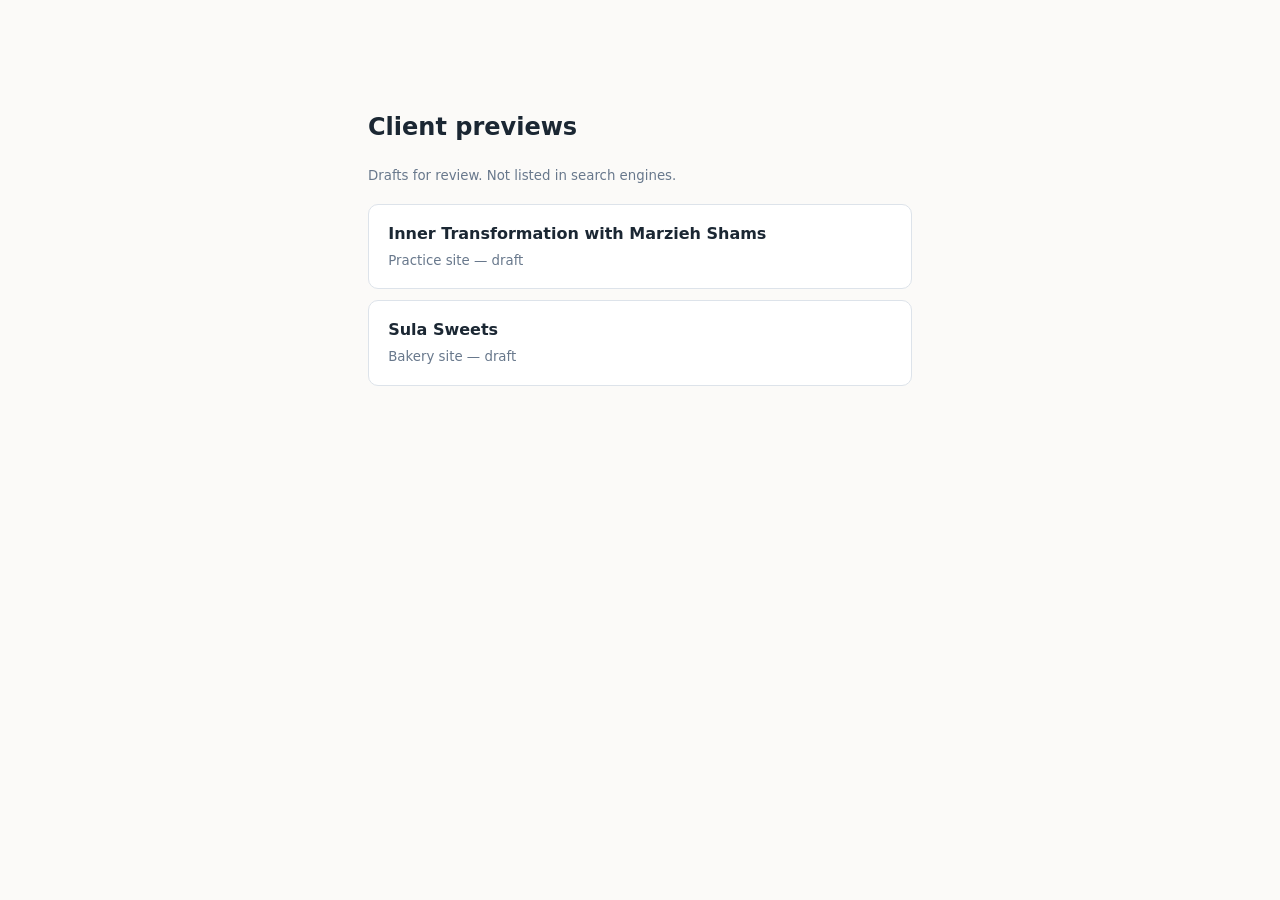
==== previews/index.html @ 3a97773b "previews: host Marzieh and Sula draft sites on the existing Pages build Both are self-contained sing" ====
<!doctype html><html lang="en"><head><meta charset="utf-8">
<meta name="viewport" content="width=device-width,initial-scale=1">
<meta name="robots" content="noindex, nofollow, noarchive">
<title>Client previews</title>
<style>body{font:16px/1.6 system-ui,-apple-system,'Segoe UI',sans-serif;max-width:34rem;
margin:12vh auto;padding:0 1.5rem;color:#1b2733;background:#fbfaf8}
h1{font-weight:600;font-size:1.5rem;margin:0 0 .3rem}
a{display:block;padding:1rem 1.2rem;margin:.7rem 0;border:1px solid #dde3ea;border-radius:10px;
text-decoration:none;color:inherit;background:#fff}
a:hover{border-color:#94a8bd}b{display:block;font-weight:600}
small{color:#68788c}
@media(prefers-color-scheme:dark){body{background:#111a24;color:#e8eef5}
a{background:#18242f;border-color:#27374a}small{color:#8ea3b8}}</style>
</head><body>
<h1>Client previews</h1>
<p><small>Drafts for review. Not listed in search engines.</small></p>
<a href="marzieh/"><b>Inner Transformation with Marzieh Shams</b>
<small>Practice site &mdash; draft</small></a>
<a href="sula/"><b>Sula Sweets</b><small>Bakery site &mdash; draft</small></a>
</body></html>
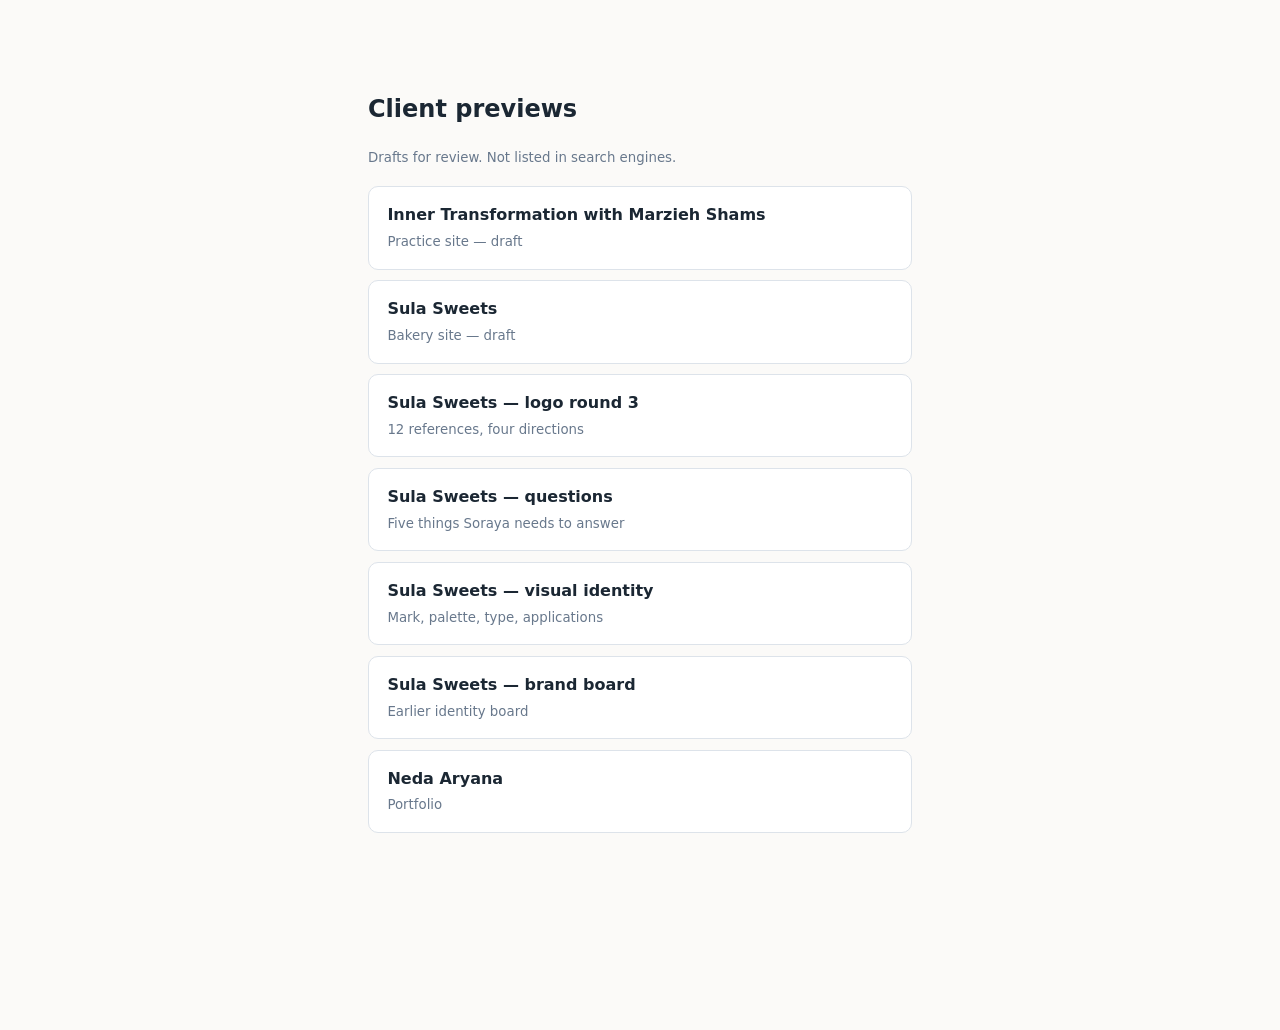
==== commit 45c5aa65: "previews: add logo round 3, Soraya's questions, visual identity, brand board, Neda Artifact share li" ====
--- a/previews/index.html
+++ b/previews/index.html
@@ -1,11 +1,13 @@
-<!doctype html><html lang="en"><head><meta charset="utf-8">
+<!doctype html><html lang="en"><head>
+<meta charset="utf-8">
 <meta name="viewport" content="width=device-width,initial-scale=1">
 <meta name="robots" content="noindex, nofollow, noarchive">
+<meta name="googlebot" content="noindex, nofollow">
 <title>Client previews</title>
 <style>body{font:16px/1.6 system-ui,-apple-system,'Segoe UI',sans-serif;max-width:34rem;
-margin:12vh auto;padding:0 1.5rem;color:#1b2733;background:#fbfaf8}
+margin:10vh auto;padding:0 1.5rem 6rem;color:#1b2733;background:#fbfaf8}
 h1{font-weight:600;font-size:1.5rem;margin:0 0 .3rem}
-a{display:block;padding:1rem 1.2rem;margin:.7rem 0;border:1px solid #dde3ea;border-radius:10px;
+a{display:block;padding:.95rem 1.15rem;margin:.65rem 0;border:1px solid #dde3ea;border-radius:10px;
 text-decoration:none;color:inherit;background:#fff}
 a:hover{border-color:#94a8bd}b{display:block;font-weight:600}
 small{color:#68788c}
@@ -14,7 +16,11 @@
 </head><body>
 <h1>Client previews</h1>
 <p><small>Drafts for review. Not listed in search engines.</small></p>
-<a href="marzieh/"><b>Inner Transformation with Marzieh Shams</b>
-<small>Practice site &mdash; draft</small></a>
+<a href="marzieh/"><b>Inner Transformation with Marzieh Shams</b><small>Practice site &mdash; draft</small></a>
 <a href="sula/"><b>Sula Sweets</b><small>Bakery site &mdash; draft</small></a>
+<a href="sula-logo/"><b>Sula Sweets &mdash; logo round 3</b><small>12 references, four directions</small></a>
+<a href="sula-questions/"><b>Sula Sweets &mdash; questions</b><small>Five things Soraya needs to answer</small></a>
+<a href="sula-identity/"><b>Sula Sweets &mdash; visual identity</b><small>Mark, palette, type, applications</small></a>
+<a href="sula-board/"><b>Sula Sweets &mdash; brand board</b><small>Earlier identity board</small></a>
+<a href="neda/"><b>Neda Aryana</b><small>Portfolio</small></a>
 </body></html>
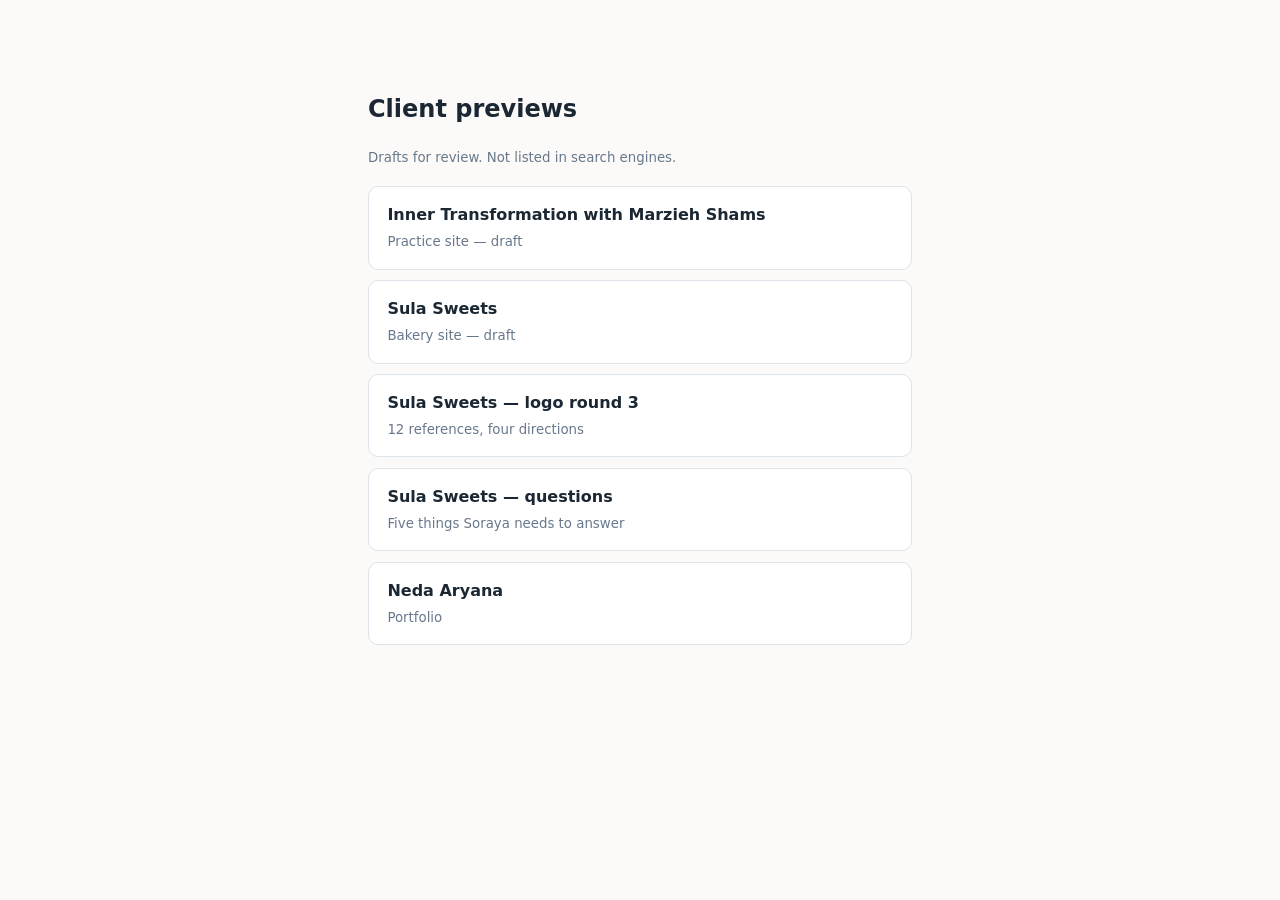
==== commit 7521686a: "previews: withdraw sula-identity and sula-board from public reach Containment under Mo's Governance " ====
--- a/previews/index.html
+++ b/previews/index.html
@@ -20,7 +20,5 @@
 <a href="sula/"><b>Sula Sweets</b><small>Bakery site &mdash; draft</small></a>
 <a href="sula-logo/"><b>Sula Sweets &mdash; logo round 3</b><small>12 references, four directions</small></a>
 <a href="sula-questions/"><b>Sula Sweets &mdash; questions</b><small>Five things Soraya needs to answer</small></a>
-<a href="sula-identity/"><b>Sula Sweets &mdash; visual identity</b><small>Mark, palette, type, applications</small></a>
-<a href="sula-board/"><b>Sula Sweets &mdash; brand board</b><small>Earlier identity board</small></a>
 <a href="neda/"><b>Neda Aryana</b><small>Portfolio</small></a>
 </body></html>
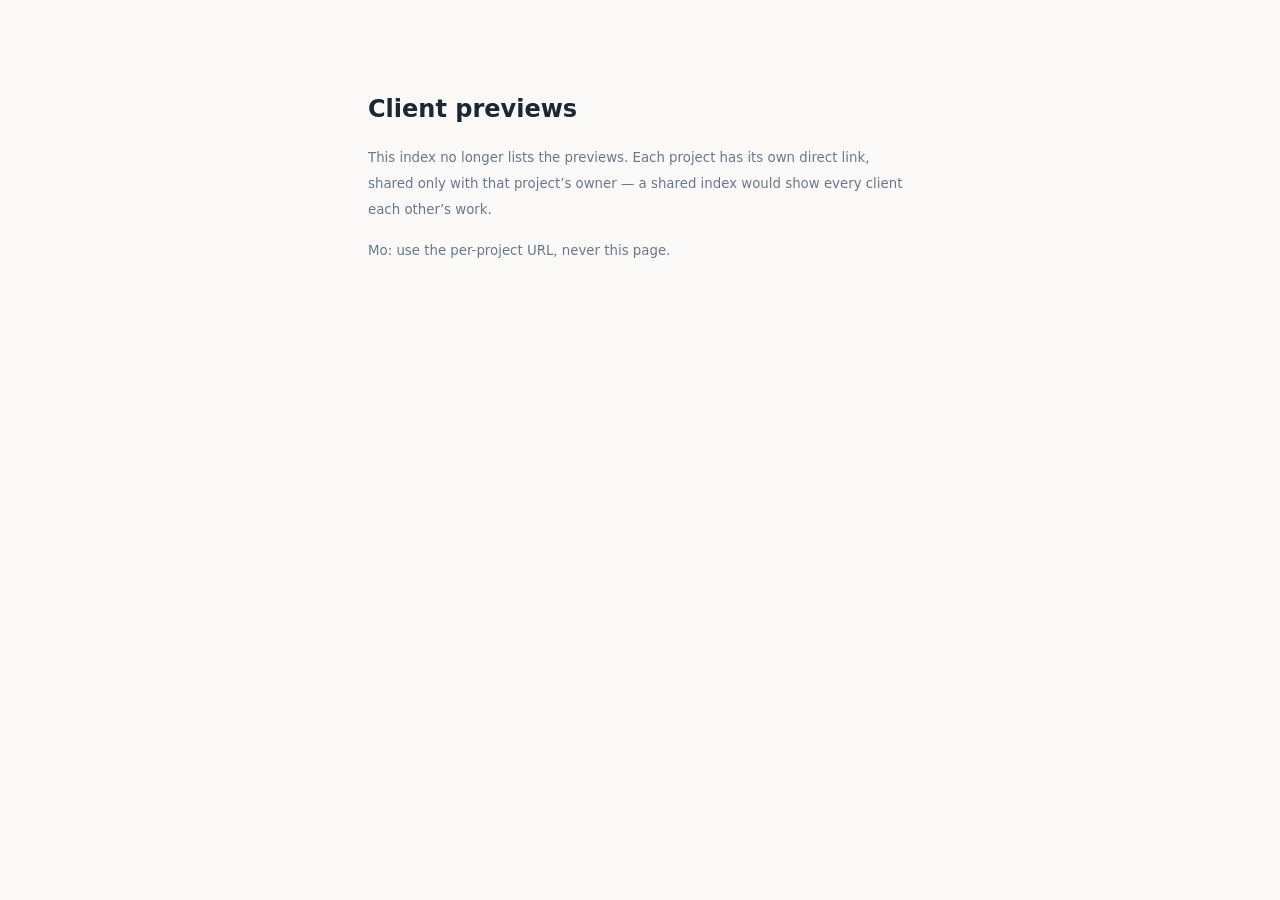
==== commit 63e26391: "previews: stop the index enumerating every client's project Mo's ruling: do not send the /previews/ " ====
--- a/previews/index.html
+++ b/previews/index.html
@@ -15,10 +15,6 @@
 a{background:#18242f;border-color:#27374a}small{color:#8ea3b8}}</style>
 </head><body>
 <h1>Client previews</h1>
-<p><small>Drafts for review. Not listed in search engines.</small></p>
-<a href="marzieh/"><b>Inner Transformation with Marzieh Shams</b><small>Practice site &mdash; draft</small></a>
-<a href="sula/"><b>Sula Sweets</b><small>Bakery site &mdash; draft</small></a>
-<a href="sula-logo/"><b>Sula Sweets &mdash; logo round 3</b><small>12 references, four directions</small></a>
-<a href="sula-questions/"><b>Sula Sweets &mdash; questions</b><small>Five things Soraya needs to answer</small></a>
-<a href="neda/"><b>Neda Aryana</b><small>Portfolio</small></a>
+<p><small>This index no longer lists the previews. Each project has its own direct link, shared only with that project&rsquo;s owner &mdash; a shared index would show every client each other&rsquo;s work.</small></p>
+<p><small>Mo: use the per-project URL, never this page.</small></p>
 </body></html>
